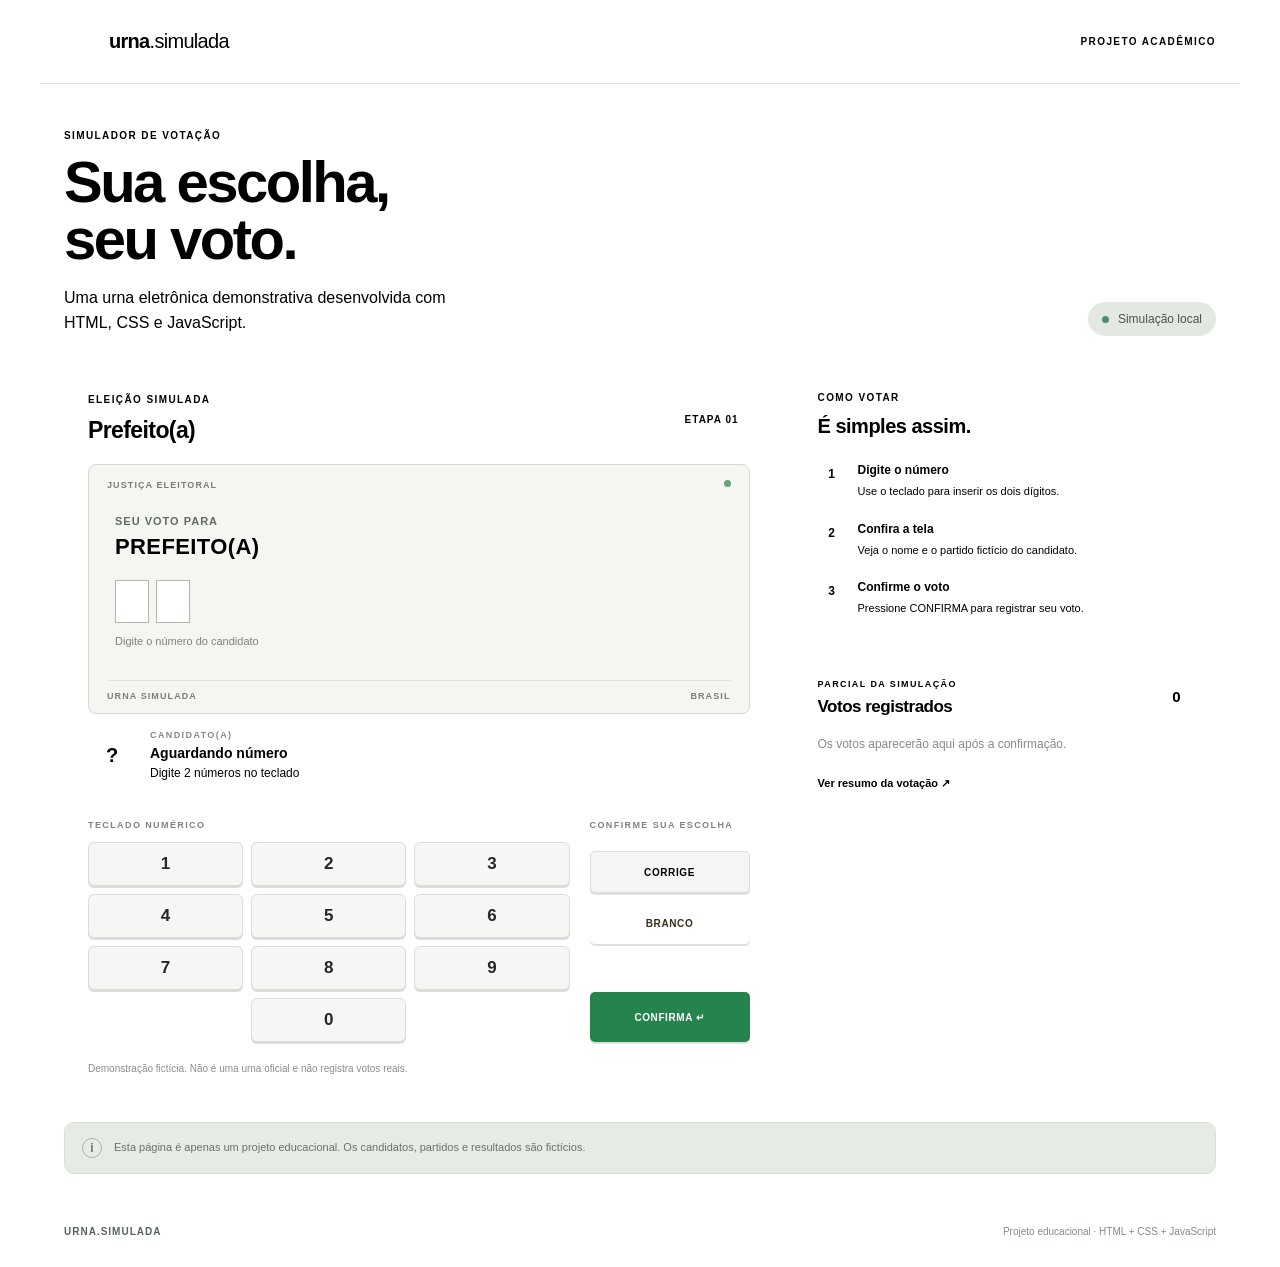
==== index.html @ 31acc88a "Add files via upload" ====
<!DOCTYPE html>
<html lang="pt-BR">
<head>
    <meta charset="UTF-8">
    <meta name="viewport" content="width=device-width, initial-scale=1.0">

    <title>Urna Eletrônica</title>

    <link rel="stylesheet" href="style.css">
    <script src="script.js" defer></script>
</head>

<body>

    <header class="topbar">
        <a class="brand" href="#">
            <span class="brand-mark">U</span>
            <span>urna<span class="brand-light">.simulada</span></span>
        </a>

        <span class="topbar-label">PROJETO ACADÊMICO</span>
    </header>

    <main>

        <section class="intro">
            <div>
                <p class="eyebrow">SIMULADOR DE VOTAÇÃO</p>

                <h1>
                    Sua escolha,<br>
                    <span>seu voto.</span>
                </h1>

                <p class="intro-text">
                    Uma urna eletrônica demonstrativa
                    desenvolvida com HTML, CSS e JavaScript.
                </p>
            </div>

            <div class="status-pill">
                <span class="status-dot"></span>
                Simulação local
            </div>
        </section>

        <section class="voting-layout">

            <div class="machine">

                <div class="machine-heading">
                    <div>
                        <p class="eyebrow">ELEIÇÃO SIMULADA</p>
                        <h2>Prefeito(a)</h2>
                    </div>

                    <span class="step-badge">ETAPA 01</span>
                </div>

                <div class="screen">

                    <div class="screen-top">
                        <span>JUSTIÇA ELEITORAL</span>
                        <span class="screen-indicator"></span>
                    </div>

                    <div id="screen-content" class="screen-content">
                        <p class="screen-instruction">SEU VOTO PARA</p>

                        <h3>PREFEITO(A)</h3>

                        <div class="number-entry">
                            <span class="digit"></span>
                            <span class="digit"></span>
                        </div>

                        <p class="screen-help">
                            Digite o número do candidato
                        </p>
                    </div>

                    <div class="screen-footer">
                        <span>URNA SIMULADA</span>
                        <span>BRASIL</span>
                    </div>

                </div>

                <div class="candidate-preview">

                    <div class="candidate-avatar" id="candidate-avatar">
                        ?
                    </div>

                    <div class="candidate-details">
                        <span class="detail-label">CANDIDATO(A)</span>

                        <strong id="candidate-name">
                            Aguardando número
                        </strong>

                        <span id="candidate-party">
                            Digite 2 números no teclado
                        </span>
                    </div>

                </div>

                <div class="machine-bottom">

                    <div class="keyboard-area">

                        <p class="keyboard-label">
                            TECLADO NUMÉRICO
                        </p>

                        <div class="keypad">

                            <button class="key" data-digit="1">1</button>
                            <button class="key" data-digit="2">2</button>
                            <button class="key" data-digit="3">3</button>

                            <button class="key" data-digit="4">4</button>
                            <button class="key" data-digit="5">5</button>
                            <button class="key" data-digit="6">6</button>

                            <button class="key" data-digit="7">7</button>
                            <button class="key" data-digit="8">8</button>
                            <button class="key" data-digit="9">9</button>

                            <span></span>
                            <button class="key" data-digit="0">0</button>
                            <span></span>

                        </div>

                    </div>

                    <div class="action-area">

                        <p class="keyboard-label">
                            CONFIRME SUA ESCOLHA
                        </p>

                        <button class="action-key white" id="correct-btn">
                            CORRIGE
                        </button>

                        <button class="action-key orange" id="blank-btn">
                            BRANCO
                        </button>

                        <button class="action-key green" id="confirm-btn">
                            CONFIRMA ↵
                        </button>

                    </div>

                </div>

                <p class="machine-note">
                    Demonstração fictícia. Não é uma urna oficial
                    e não registra votos reais.
                </p>

            </div>

            <aside class="side-panel">

                <div class="panel-card">

                    <p class="eyebrow">COMO VOTAR</p>

                    <h3>É simples assim.</h3>

                    <ol class="steps">

                        <li>
                            <span>1</span>

                            <div>
                                <strong>Digite o número</strong>

                                <p>
                                    Use o teclado para inserir
                                    os dois dígitos.
                                </p>
                            </div>
                        </li>

                        <li>
                            <span>2</span>

                            <div>
                                <strong>Confira a tela</strong>

                                <p>
                                    Veja o nome e o partido fictício
                                    do candidato.
                                </p>
                            </div>
                        </li>

                        <li>
                            <span>3</span>

                            <div>
                                <strong>Confirme o voto</strong>

                                <p>
                                    Pressione CONFIRMA para
                                    registrar seu voto.
                                </p>
                            </div>
                        </li>

                    </ol>

                </div>

                <div class="panel-card results-card">

                    <div class="results-heading">

                        <div>
                            <p class="eyebrow">PARCIAL DA SIMULAÇÃO</p>
                            <h3>Votos registrados</h3>
                        </div>

                        <span class="vote-count" id="total-votes">0</span>

                    </div>

                    <div id="results-list" class="results-list">
                        <p class="empty-results">
                            Os votos aparecerão aqui após a confirmação.
                        </p>
                    </div>

                    <button id="show-results-btn" class="text-button">
                        Ver resumo da votação ↗
                    </button>

                </div>

            </aside>

        </section>

        <section class="notice" id="notice" role="status">
            <span class="notice-icon">i</span>

            <p>
                Esta página é apenas um projeto educacional.
                Os candidatos, partidos e resultados são fictícios.
            </p>
        </section>

    </main>

    <footer>
        <span>URNA.SIMULADA</span>

        <span>
            Projeto educacional · HTML + CSS + JavaScript
        </span>
    </footer>

    <dialog id="results-dialog" class="results-dialog">

        <div class="dialog-heading">

            <div>
                <p class="eyebrow">RESULTADO DA SESSÃO</p>
                <h2>Resumo da votação</h2>
            </div>

            <button id="close-dialog" class="close-button">
                ×
            </button>

        </div>

        <div id="dialog-results"></div>

        <p class="dialog-note">
            Resultados fictícios desta demonstração.
            Atualize a página para reiniciar a votação.
        </p>

    </dialog>

</body>
</html>
---- style.css ----
```css
/* CONFIGURAÇÕES GERAIS */

:root {
    --ink: #242925;
    --muted: #6e756f;
    --paper: #eeefec;
    --white: #ffffff;
    --green: #234f40;
    --green-dark: #173a2f;
    --green-soft: #e4ece7;
    --line: #dfe3de;
    --orange: #f2a34a;
}

* {
    box-sizing: border-box;
}

body {
    margin: 0;
    background: var(--paper);
    color: var(--ink);
    font-family: Arial, Helvetica, sans-serif;
}

button {
    font: inherit;
    cursor: pointer;
}

button:focus-visible,
a:focus-visible {
    outline: 3px solid #e2a44c;
    outline-offset: 3px;
}

.topbar,
main,
footer {
    max-width: 1200px;
    margin: auto;
}

/* CABEÇALHO */

.topbar {
    padding: 24px;
    display: flex;
    align-items: center;
    justify-content: space-between;
    border-bottom: 1px solid #dfe2dc;
}

.brand {
    display: flex;
    align-items: center;
    gap: 10px;
    color: var(--ink);
    text-decoration: none;
    font-size: 20px;
    font-weight: 800;
    letter-spacing: -0.7px;
}

.brand-mark {
    display: inline-grid;
    place-items: center;
    width: 35px;
    height: 35px;
    background: var(--green);
    color: white;
    border-radius: 8px;
    font-size: 18px;
}

.brand-light {
    color: var(--muted);
    font-weight: 500;
}

.topbar-label,
.eyebrow,
.keyboard-label,
.detail-label {
    font-size: 10px;
    font-weight: 800;
    letter-spacing: 1.4px;
}

.topbar-label {
    color: var(--muted);
}

/* APRESENTAÇÃO */

main {
    padding: 0 24px 30px;
}

.intro {
    display: flex;
    justify-content: space-between;
    align-items: end;
    gap: 20px;
    padding: 46px 0 34px;
}

.eyebrow {
    color: var(--green);
    margin: 0 0 12px;
}

.intro h1 {
    margin: 0;
    font-size: clamp(38px, 5vw, 58px);
    line-height: 0.99;
    letter-spacing: -2.5px;
}

.intro h1 span {
    color: var(--green);
}

.intro-text {
    color: var(--muted);
    margin: 17px 0 0;
    line-height: 1.6;
    max-width: 430px;
}

.status-pill {
    display: flex;
    align-items: center;
    gap: 9px;
    padding: 10px 14px;
    background: #e4e8e2;
    border-radius: 100px;
    font-size: 12px;
    color: #47554c;
    white-space: nowrap;
}

.status-dot {
    width: 7px;
    height: 7px;
    border-radius: 50%;
    background: #4c916a;
}

/* ESTRUTURA PRINCIPAL */

.voting-layout {
    display: grid;
    grid-template-columns: minmax(0, 1.35fr) minmax(300px, 0.8fr);
    gap: 22px;
    align-items: start;
}

.machine,
.panel-card {
    background: var(--white);
    border: 1px solid var(--line);
    border-radius: 16px;
}

.machine {
    padding: 24px;
}

.machine-heading,
.results-heading,
.dialog-heading {
    display: flex;
    justify-content: space-between;
    align-items: center;
    gap: 16px;
}

.machine-heading h2 {
    margin: 0;
    font-size: 23px;
    letter-spacing: -0.6px;
}

.step-badge {
    font-size: 10px;
    letter-spacing: 1px;
    font-weight: 800;
    color: var(--green);
    background: var(--green-soft);
    padding: 9px 11px;
    border-radius: 6px;
}

/* TELA DA URNA */

.screen {
    background: #f5f6f2;
    border: 1px solid #d4d9d2;
    border-radius: 8px;
    margin-top: 20px;
    min-height: 250px;
    padding: 15px 18px 12px;
    display: flex;
    flex-direction: column;
}

.screen-top,
.screen-footer {
    display: flex;
    justify-content: space-between;
    color: #777f77;
    font-size: 9px;
    font-weight: 800;
    letter-spacing: 1.1px;
}

.screen-indicator {
    width: 7px;
    height: 7px;
    border-radius: 50%;
    background: #65a47a;
}

.screen-content {
    flex: 1;
    padding: 25px 8px 18px;
}

.screen-instruction {
    margin: 0 0 7px;
    font-size: 11px;
    font-weight: 700;
    letter-spacing: 1px;
    color: #606b62;
}

.screen-content h3 {
    margin: 0 0 20px;
    font-size: 22px;
    letter-spacing: 0.4px;
}

.number-entry {
    display: flex;
    gap: 7px;
}

.digit {
    width: 34px;
    height: 43px;
    border: 1px solid #aeb8ae;
    display: inline-grid;
    place-items: center;
    font-size: 25px;
    font-weight: 700;
    background: #fff;
}

.screen-help {
    font-size: 11px;
    color: #7b827b;
    margin: 12px 0 0;
}

.screen-footer {
    padding-top: 10px;
    border-top: 1px solid #e0e4de;
}

/* IDENTIFICAÇÃO DO CANDIDATO */

.candidate-preview {
    display: flex;
    align-items: center;
    gap: 14px;
    padding: 16px 0 20px;
    border-bottom: 1px solid var(--line);
}

.candidate-avatar {
    width: 48px;
    height: 48px;
    flex: 0 0 48px;
    display: grid;
    place-items: center;
    border-radius: 50%;
    background: var(--green-soft);
    color: var(--green);
    font-size: 20px;
    font-weight: 800;
}

.candidate-details {
    display: flex;
    flex-direction: column;
    gap: 5px;
    min-width: 0;
}

.detail-label {
    color: #858b85;
    font-size: 9px;
}

.candidate-details strong {
    font-size: 14px;
}

.candidate-details > span:last-child {
    font-size: 12px;
    color: var(--muted);
}

/* TECLADO E BOTÕES */

.machine-bottom {
    display: grid;
    grid-template-columns: 1fr 160px;
    gap: 20px;
    padding-top: 20px;
}

.keyboard-label {
    color: #7d847e;
    font-size: 9px;
    margin: 0 0 12px;
}

.keypad {
    display: grid;
    grid-template-columns: repeat(3, minmax(38px, 1fr));
    gap: 8px;
}

.key {
    min-height: 44px;
    border: 1px solid #d9ded8;
    background: #f6f7f4;
    border-radius: 6px;
    color: #242925;
    font-size: 17px;
    font-weight: 700;
    box-shadow: 0 2px 0 #d9ded8;
    transition: transform 0.1s, background 0.1s;
}

.key:hover {
    background: #e9eee8;
}

.key:active {
    transform: translateY(2px);
    box-shadow: none;
}

.action-area {
    display: flex;
    flex-direction: column;
    gap: 9px;
}

.action-key {
    min-height: 42px;
    border: 0;
    border-radius: 5px;
    font-size: 10px;
    font-weight: 900;
    letter-spacing: 0.6px;
    box-shadow: 0 2px 0 rgba(0, 0, 0, 0.12);
}

.action-key.white {
    background: #f5f6f3;
    border: 1px solid #d8ddd7;
}

.action-key.orange {
    background: var(--orange);
    color: #392b1b;
}

.action-key.green {
    background: #25834d;
    color: white;
    min-height: 50px;
    margin-top: auto;
}

.action-key:hover {
    filter: brightness(0.97);
}

.machine-note {
    font-size: 10px;
    line-height: 1.5;
    color: #8a9089;
    margin: 19px 0 0;
}

/* PAINÉIS LATERAIS */

.side-panel {
    display: flex;
    flex-direction: column;
    gap: 18px;
}

.panel-card {
    padding: 22px;
}

.panel-card h3 {
    margin: 0;
    font-size: 20px;
    letter-spacing: -0.5px;
}

.steps {
    list-style: none;
    padding: 0;
    margin: 22px 0 0;
    display: flex;
    flex-direction: column;
    gap: 19px;
}

.steps li {
    display: flex;
    align-items: flex-start;
    gap: 12px;
}

.steps li > span {
    flex: 0 0 28px;
    width: 28px;
    height: 28px;
    border-radius: 8px;
    display: grid;
    place-items: center;
    background: var(--green-soft);
    color: var(--green);
    font-weight: 800;
    font-size: 12px;
}

.steps strong {
    font-size: 12px;
}

.steps p {
    font-size: 11px;
    line-height: 1.5;
    color: var(--muted);
    margin: 5px 0 0;
}

/* RESULTADOS */

.results-card {
    padding-bottom: 18px;
}

.results-heading {
    align-items: start;
}

.results-heading .eyebrow {
    font-size: 9px;
    margin-bottom: 8px;
}

.results-heading h3 {
    font-size: 17px;
}

.vote-count {
    display: grid;
    place-items: center;
    min-width: 35px;
    height: 35px;
    border-radius: 9px;
    background: var(--green-soft);
    color: var(--green);
    font-size: 15px;
    font-weight: 800;
}

.results-list {
    margin: 18px 0 14px;
}

.empty-results {
    color: #858b85;
    font-size: 12px;
    line-height: 1.5;
}

.result-row {
    display: grid;
    grid-template-columns: 1fr auto;
    gap: 6px 10px;
    margin-bottom: 14px;
    font-size: 11px;
}

.result-name {
    font-weight: 700;
}

.result-number {
    color: var(--muted);
}

.result-bar {
    grid-column: 1 / -1;
    height: 6px;
    background: #edf0ec;
    border-radius: 20px;
    overflow: hidden;
}

.result-bar span {
    display: block;
    height: 100%;
    background: var(--green);
    border-radius: inherit;
    transition: width 0.2s;
}

.text-button {
    padding: 10px 0 0;
    border: 0;
    border-top: 1px solid var(--line);
    width: 100%;
    text-align: left;
    color: var(--green);
    background: transparent;
    font-size: 11px;
    font-weight: 800;
}

/* AVISO E RODAPÉ */

.notice {
    display: flex;
    align-items: flex-start;
    gap: 12px;
    margin-top: 22px;
    padding: 15px 17px;
    border: 1px solid #d8dfd7;
    border-radius: 10px;
    background: #e7ebe5;
    color: #687269;
}

.notice-icon {
    display: grid;
    place-items: center;
    flex: 0 0 20px;
    width: 20px;
    height: 20px;
    border: 1px solid #a7b3a7;
    border-radius: 50%;
    font-size: 12px;
    font-weight: 800;
}

.notice p {
    margin: 1px 0 0;
    font-size: 11px;
    line-height: 1.6;
}

footer {
    display: flex;
    justify-content: space-between;
    gap: 15px;
    padding: 22px 24px 30px;
    color: #858b85;
    font-size: 10px;
}

footer span:first-child {
    font-weight: 800;
    letter-spacing: 1px;
    color: #59645b;
}

/* JANELA DE RESULTADOS */

.results-dialog {
    width: min(460px, calc(100% - 30px));
    border: 1px solid var(--line);
    border-radius: 15px;
    padding: 25px;
    box-shadow: 0 20px 70px #17291e30;
}

.results-dialog::backdrop {
    background: #17291e70;
}

.dialog-heading {
    margin-bottom: 20px;
}

.dialog-heading h2 {
    margin: 0;
    font-size: 23px;
}

.close-button {
    width: 34px;
    height: 34px;
    border: 0;
    border-radius: 50%;
    background: #edf0ec;
    font-size: 24px;
}

.dialog-result {
    display: flex;
    justify-content: space-between;
    gap: 15px;
    padding: 13px 0;
    border-bottom: 1px solid var(--line);
    font-size: 13px;
}

.dialog-note {
    margin: 18px 0 0;
    font-size: 11px;
    color: var(--muted);
    line-height: 1.5;
}

/* RESPONSIVIDADE */

@media (max-width: 850px) {
    .voting-layout {
        grid-template-columns: 1fr;
    }

    .side-panel {
        display: grid;
        grid-template-columns: 1fr 1fr;
    }

    .intro {
        padding-top: 35px;
    }
}

@media (max-width: 600px) {
    .topbar {
        padding: 17px 18px;
    }

    .topbar-label {
        font-size: 8px;
        letter-spacing: 0.7px;
    }

    main {
        padding: 0 14px 24px;
    }

    .intro {
        display: block;
        padding: 32px 0 25px;
    }

    .intro h1 {
        font-size: 44px;
    }

    .status-pill {
        display: inline-flex;
        margin-top: 20px;
    }

    .machine {
        padding: 16px;
    }

    .machine-bottom {
        grid-template-columns: 1fr;
    }

    .action-area {
        display: grid;
        grid-template-columns: 1fr 1fr;
    }

    .action-area .keyboard-label {
        grid-column: 1 / -1;
    }

    .action-key.green {
        grid-column: 1 / -1;
        margin-top: 0;
    }

    .side-panel {
        display: flex;
    }

    .panel-card {
        padding: 18px;
    }

    footer {
        padding: 20px 16px 25px;
        flex-direction: column;
    }
}
```
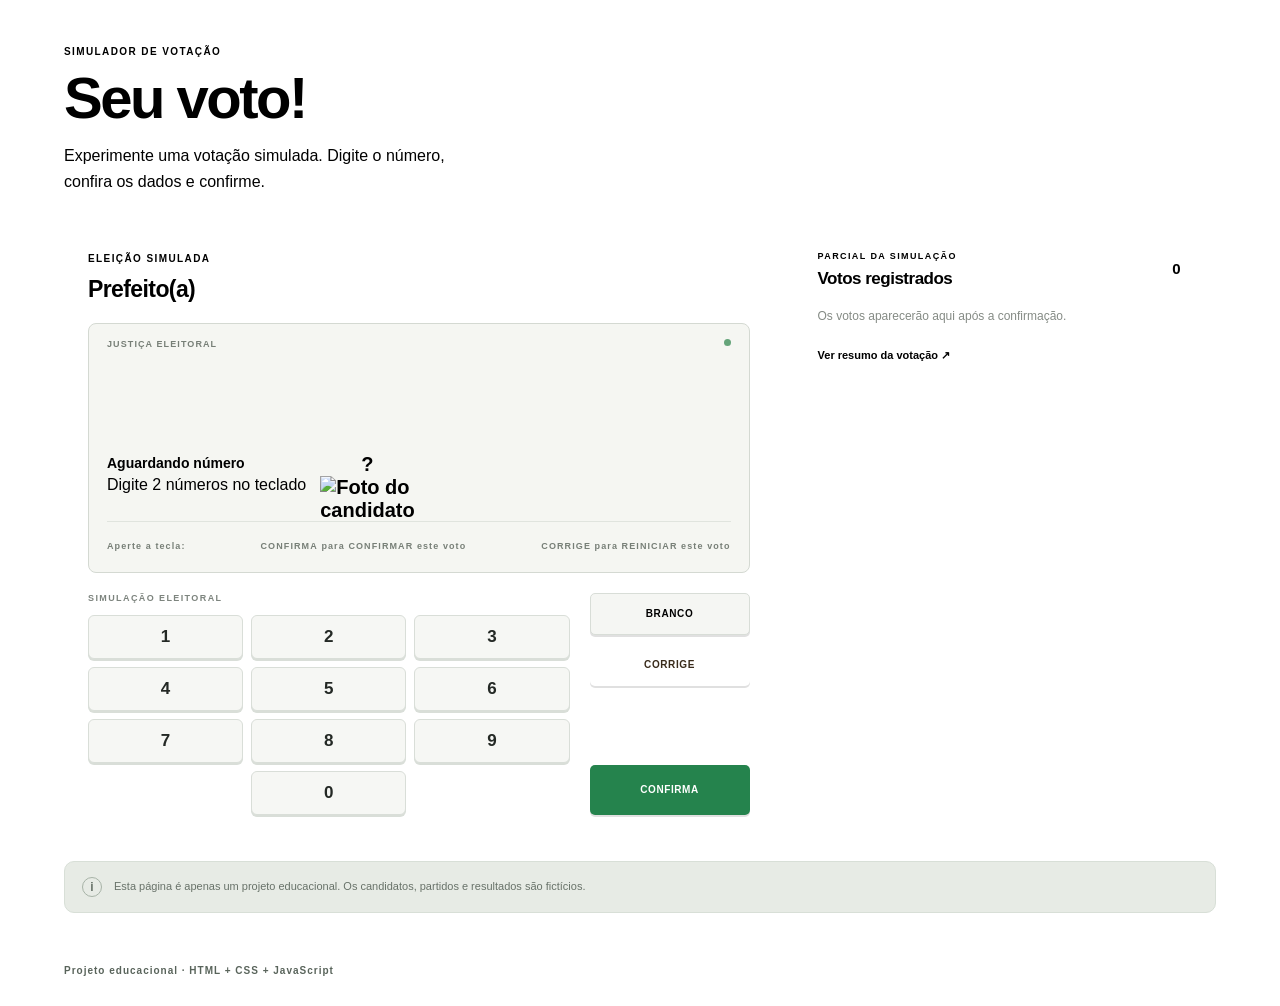
==== commit 608894e0: "Index Incompleto" ====
--- a/index.html
+++ b/index.html
@@ -1,48 +1,26 @@
-
 <!DOCTYPE html>
 <html lang="pt-BR">
 <head>
     <meta charset="UTF-8">
     <meta name="viewport" content="width=device-width, initial-scale=1.0">
-
     <title>Urna Eletrônica</title>
-
     <link rel="stylesheet" href="style.css">
-    <script src="script.js" defer></script>
 </head>
 
 <body>
-
-    <header class="topbar">
-        <a class="brand" href="#">
-            <span class="brand-mark">U</span>
-            <span>urna<span class="brand-light">.simulada</span></span>
-        </a>
-
-        <span class="topbar-label">PROJETO ACADÊMICO</span>
-    </header>
 
     <main>
 
         <section class="intro">
             <div>
                 <p class="eyebrow">SIMULADOR DE VOTAÇÃO</p>
-
-                <h1>
-                    Sua escolha,<br>
-                    <span>seu voto.</span>
-                </h1>
-
+                <h1>Seu voto!</h1>
                 <p class="intro-text">
-                    Uma urna eletrônica demonstrativa
-                    desenvolvida com HTML, CSS e JavaScript.
+                    Experimente uma votação simulada. Digite o número,
+                    confira os dados e confirme.
                 </p>
             </div>
 
-            <div class="status-pill">
-                <span class="status-dot"></span>
-                Simulação local
-            </div>
         </section>
 
         <section class="voting-layout">
@@ -54,194 +32,96 @@
                         <p class="eyebrow">ELEIÇÃO SIMULADA</p>
                         <h2>Prefeito(a)</h2>
                     </div>
-
-                    <span class="step-badge">ETAPA 01</span>
+  
                 </div>
 
-                <div class="screen">
+                <div class="urna-body">
 
-                    <div class="screen-top">
-                        <span>JUSTIÇA ELEITORAL</span>
-                        <span class="screen-indicator"></span>
+            <div class="screen">
+
+                <div class="screen-top">
+                    <span>JUSTIÇA ELEITORAL</span>
+                    <span class="screen-indicator"></span>
+                </div>
+
+                <div id="screen-content" class="screen-content"></div>
+
+                <div class="candidate-preview">
+
+                    <div class="candidate-details">
+                        <strong id="candidate-name">Aguardando número</strong>
+                        <span id="candidate-party">Digite 2 números no teclado</span>
+                        <span id="candidate-vice"></span>
                     </div>
 
-                    <div id="screen-content" class="screen-content">
-                        <p class="screen-instruction">SEU VOTO PARA</p>
-
-                        <h3>PREFEITO(A)</h3>
-
-                        <div class="number-entry">
-                            <span class="digit"></span>
-                            <span class="digit"></span>
-                        </div>
-
-                        <p class="screen-help">
-                            Digite o número do candidato
-                        </p>
-                    </div>
-
-                    <div class="screen-footer">
-                        <span>URNA SIMULADA</span>
-                        <span>BRASIL</span>
+                    <div class="candidate-avatar" id="candidate-avatar">
+                        <span id="candidate-initials">?</span>
+                        <img id="candidate-photo" src="" alt="Foto do candidato">
                     </div>
 
                 </div>
 
-                <div class="candidate-preview">
-
-                    <div class="candidate-avatar" id="candidate-avatar">
-                        ?
-                    </div>
-
-                    <div class="candidate-details">
-                        <span class="detail-label">CANDIDATO(A)</span>
-
-                        <strong id="candidate-name">
-                            Aguardando número
-                        </strong>
-
-                        <span id="candidate-party">
-                            Digite 2 números no teclado
-                        </span>
-                    </div>
-
+                <div class="screen-footer">
+                    <p>Aperte a tecla:</p>
+                    <p><b>CONFIRMA</b> para CONFIRMAR este voto</p>
+                    <p><b>CORRIGE</b> para REINICIAR este voto</p>
                 </div>
-
-                <div class="machine-bottom">
-
-                    <div class="keyboard-area">
-
-                        <p class="keyboard-label">
-                            TECLADO NUMÉRICO
-                        </p>
-
-                        <div class="keypad">
-
-                            <button class="key" data-digit="1">1</button>
-                            <button class="key" data-digit="2">2</button>
-                            <button class="key" data-digit="3">3</button>
-
-                            <button class="key" data-digit="4">4</button>
-                            <button class="key" data-digit="5">5</button>
-                            <button class="key" data-digit="6">6</button>
-
-                            <button class="key" data-digit="7">7</button>
-                            <button class="key" data-digit="8">8</button>
-                            <button class="key" data-digit="9">9</button>
-
-                            <span></span>
-                            <button class="key" data-digit="0">0</button>
-                            <span></span>
-
-                        </div>
-
-                    </div>
-
-                    <div class="action-area">
-
-                        <p class="keyboard-label">
-                            CONFIRME SUA ESCOLHA
-                        </p>
-
-                        <button class="action-key white" id="correct-btn">
-                            CORRIGE
-                        </button>
-
-                        <button class="action-key orange" id="blank-btn">
-                            BRANCO
-                        </button>
-
-                        <button class="action-key green" id="confirm-btn">
-                            CONFIRMA ↵
-                        </button>
-
-                    </div>
-
-                </div>
-
-                <p class="machine-note">
-                    Demonstração fictícia. Não é uma urna oficial
-                    e não registra votos reais.
-                </p>
 
             </div>
 
+            <div class="machine-bottom">
+
+                <div class="keyboard-area">
+                    <p class="keyboard-label">SIMULAÇÃO ELEITORAL</p>
+
+                    <div class="keypad">
+                        <button class="key" data-digit="1">1</button>
+                        <button class="key" data-digit="2">2</button>
+                        <button class="key" data-digit="3">3</button>
+
+                        <button class="key" data-digit="4">4</button>
+                        <button class="key" data-digit="5">5</button>
+                        <button class="key" data-digit="6">6</button>
+
+                        <button class="key" data-digit="7">7</button>
+                        <button class="key" data-digit="8">8</button>
+                        <button class="key" data-digit="9">9</button>
+
+                        <span></span>
+                        <button class="key" data-digit="0">0</button>
+                        <span></span>
+                    </div>
+                </div>
+
+                <div class="action-area">
+                    <button class="action-key white" id="blank-btn">BRANCO</button>
+                    <button class="action-key orange" id="correct-btn">CORRIGE</button>
+                    <button class="action-key green" id="confirm-btn">CONFIRMA</button>
+                </div>
+
+            </div>
+
+            </div>
+
+        </div>
+
             <aside class="side-panel">
 
-                <div class="panel-card">
-
-                    <p class="eyebrow">COMO VOTAR</p>
-
-                    <h3>É simples assim.</h3>
-
-                    <ol class="steps">
-
-                        <li>
-                            <span>1</span>
-
-                            <div>
-                                <strong>Digite o número</strong>
-
-                                <p>
-                                    Use o teclado para inserir
-                                    os dois dígitos.
-                                </p>
-                            </div>
-                        </li>
-
-                        <li>
-                            <span>2</span>
-
-                            <div>
-                                <strong>Confira a tela</strong>
-
-                                <p>
-                                    Veja o nome e o partido fictício
-                                    do candidato.
-                                </p>
-                            </div>
-                        </li>
-
-                        <li>
-                            <span>3</span>
-
-                            <div>
-                                <strong>Confirme o voto</strong>
-
-                                <p>
-                                    Pressione CONFIRMA para
-                                    registrar seu voto.
-                                </p>
-                            </div>
-                        </li>
-
-                    </ol>
-
-                </div>
 
                 <div class="panel-card results-card">
-
                     <div class="results-heading">
-
                         <div>
                             <p class="eyebrow">PARCIAL DA SIMULAÇÃO</p>
                             <h3>Votos registrados</h3>
                         </div>
-
                         <span class="vote-count" id="total-votes">0</span>
-
                     </div>
 
                     <div id="results-list" class="results-list">
-                        <p class="empty-results">
-                            Os votos aparecerão aqui após a confirmação.
-                        </p>
+                        <p class="empty-results">Os votos aparecerão aqui após a confirmação.</p>
                     </div>
 
-                    <button id="show-results-btn" class="text-button">
-                        Ver resumo da votação ↗
-                    </button>
-
+                    <button id="show-results-btn" class="text-button">Ver resumo da votação ↗</button>
                 </div>
 
             </aside>
@@ -250,7 +130,6 @@
 
         <section class="notice" id="notice" role="status">
             <span class="notice-icon">i</span>
-
             <p>
                 Esta página é apenas um projeto educacional.
                 Os candidatos, partidos e resultados são fictícios.
@@ -260,36 +139,26 @@
     </main>
 
     <footer>
-        <span>URNA.SIMULADA</span>
-
-        <span>
-            Projeto educacional · HTML + CSS + JavaScript
-        </span>
+        <span>Projeto educacional · HTML + CSS + JavaScript</span>
     </footer>
 
     <dialog id="results-dialog" class="results-dialog">
-
         <div class="dialog-heading">
-
             <div>
                 <p class="eyebrow">RESULTADO DA SESSÃO</p>
                 <h2>Resumo da votação</h2>
             </div>
-
-            <button id="close-dialog" class="close-button">
-                ×
-            </button>
-
+            <button id="close-dialog" class="close-button">×</button>
         </div>
 
         <div id="dialog-results"></div>
 
-        <p class="dialog-note">
-            Resultados fictícios desta demonstração.
-            Atualize a página para reiniciar a votação.
-        </p>
-
+ 
     </dialog>
 
+    <audio id="vote-sound" src="audios/confirma-urna.mp3"></audio>
+
+    <script src="script.js"></script>
+
 </body>
-</html>
+</html>
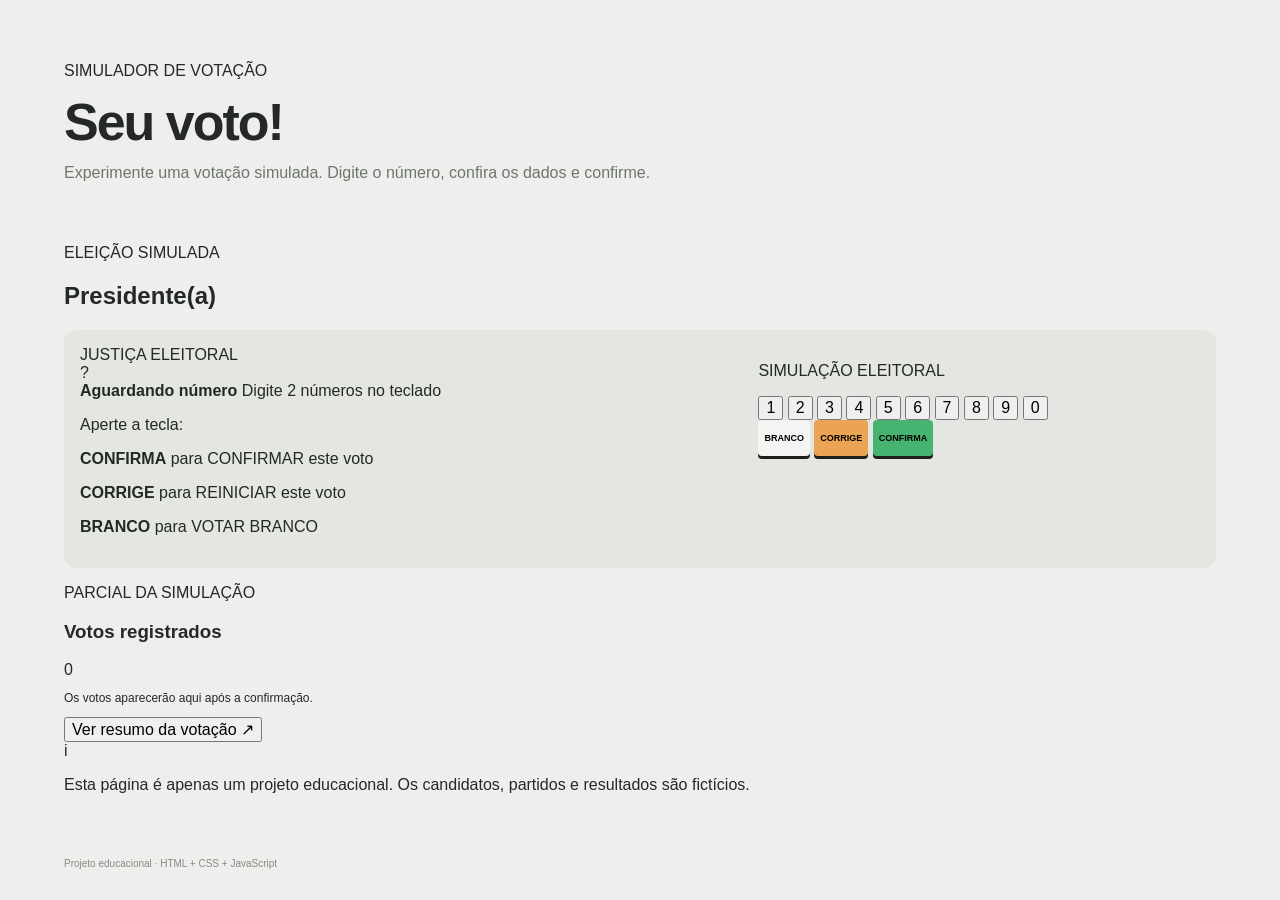
==== commit 2d1ef148: "Add files via upload" ====
--- a/index.html
+++ b/index.html
@@ -13,7 +13,7 @@
 
         <section class="intro">
             <div>
-                <p class="eyebrow">SIMULADOR DE VOTAÇÃO</p>
+                <p class="subtitulo">SIMULADOR DE VOTAÇÃO</p>
                 <h1>Seu voto!</h1>
                 <p class="intro-text">
                     Experimente uma votação simulada. Digite o número,
@@ -23,113 +23,109 @@
 
         </section>
 
-        <section class="voting-layout">
+        <section class="layout-votacao">
 
-            <div class="machine">
+            <div class="urna">
 
-                <div class="machine-heading">
+                <div class="urna-heading">
                     <div>
-                        <p class="eyebrow">ELEIÇÃO SIMULADA</p>
-                        <h2>Prefeito(a)</h2>
+                        <p class="subtitulo">ELEIÇÃO SIMULADA</p>
+                        <h2>Presidente(a)</h2>
                     </div>
   
                 </div>
 
                 <div class="urna-body">
 
-            <div class="screen">
+                    <div class="tela">
 
-                <div class="screen-top">
-                    <span>JUSTIÇA ELEITORAL</span>
-                    <span class="screen-indicator"></span>
-                </div>
+                        <div class="tela-top">
+                            <span>JUSTIÇA ELEITORAL</span>
+                            <span class="tela-indicator"></span>
+                        </div>
 
-                <div id="screen-content" class="screen-content"></div>
+                        <div id="tela-content" class="tela-content"></div>
 
-                <div class="candidate-preview">
+                        <div class="candidato-preview">
+                            <div class="candidato-avatar" id="candidato-avatar">?</div>
 
-                    <div class="candidate-details">
-                        <strong id="candidate-name">Aguardando número</strong>
-                        <span id="candidate-party">Digite 2 números no teclado</span>
-                        <span id="candidate-vice"></span>
+                            <div class="detalhes-candidato">
+                                <strong id="candidato-nome">Aguardando número</strong>
+                                <span id="candidato-party">Digite 2 números no teclado</span>
+                                <span id="candidato-vice"></span>
+                            </div>
+                        </div>
+
+                        <div class="tela-footer">
+                            <p>Aperte a tecla:</p>
+                            <p><b>CONFIRMA</b> para CONFIRMAR este voto</p>
+                            <p><b>CORRIGE</b> para REINICIAR este voto</p>
+                            <p><b>BRANCO</b> para VOTAR BRANCO</p>
+                        </div>
+
                     </div>
 
-                    <div class="candidate-avatar" id="candidate-avatar">
-                        <span id="candidate-initials">?</span>
-                        <img id="candidate-photo" src="" alt="Foto do candidato">
+                    <div class="urna-bottom">
+
+                        <div class="teclado-area">
+                            <p class="teclado-label">SIMULAÇÃO ELEITORAL</p>
+
+                            <div class="teclado">
+                                <button class="botao" data-digit="1">1</button>
+                                <button class="botao" data-digit="2">2</button>
+                                <button class="botao" data-digit="3">3</button>
+
+                                <button class="botao" data-digit="4">4</button>
+                                <button class="botao" data-digit="5">5</button>
+                                <button class="botao" data-digit="6">6</button>
+
+                                <button class="botao" data-digit="7">7</button>
+                                <button class="botao" data-digit="8">8</button>
+                                <button class="botao" data-digit="9">9</button>
+
+                                <span></span>
+                                <button class="botao" data-digit="0">0</button>
+                                <span></span>
+                            </div>
+                        </div>
+
+                        <div class="botoesinrativos">
+                            <button class="action-key white" id="branco-btn">BRANCO</button>
+                            <button class="action-key orange" id="corrige-btn">CORRIGE</button>
+                            <button class="action-key green" id="confirma-btn">CONFIRMA</button>
+                        </div>
+
                     </div>
 
                 </div>
 
-                <div class="screen-footer">
-                    <p>Aperte a tecla:</p>
-                    <p><b>CONFIRMA</b> para CONFIRMAR este voto</p>
-                    <p><b>CORRIGE</b> para REINICIAR este voto</p>
-                </div>
-
             </div>
 
-            <div class="machine-bottom">
-
-                <div class="keyboard-area">
-                    <p class="keyboard-label">SIMULAÇÃO ELEITORAL</p>
-
-                    <div class="keypad">
-                        <button class="key" data-digit="1">1</button>
-                        <button class="key" data-digit="2">2</button>
-                        <button class="key" data-digit="3">3</button>
-
-                        <button class="key" data-digit="4">4</button>
-                        <button class="key" data-digit="5">5</button>
-                        <button class="key" data-digit="6">6</button>
-
-                        <button class="key" data-digit="7">7</button>
-                        <button class="key" data-digit="8">8</button>
-                        <button class="key" data-digit="9">9</button>
-
-                        <span></span>
-                        <button class="key" data-digit="0">0</button>
-                        <span></span>
-                    </div>
-                </div>
-
-                <div class="action-area">
-                    <button class="action-key white" id="blank-btn">BRANCO</button>
-                    <button class="action-key orange" id="correct-btn">CORRIGE</button>
-                    <button class="action-key green" id="confirm-btn">CONFIRMA</button>
-                </div>
-
-            </div>
-
-            </div>
-
-        </div>
-
-            <aside class="side-panel">
+            <aside class="painellateral">
 
 
-                <div class="panel-card results-card">
-                    <div class="results-heading">
+                <div class="painelResult">
+                    <div class="resultado">
                         <div>
-                            <p class="eyebrow">PARCIAL DA SIMULAÇÃO</p>
+                            <p class="subtitulo">PARCIAL DA SIMULAÇÃO</p>
                             <h3>Votos registrados</h3>
                         </div>
-                        <span class="vote-count" id="total-votes">0</span>
+                        <span class="contadorvotos" id="total-votos">0</span>
                     </div>
 
-                    <div id="results-list" class="results-list">
+                    <div id="listaresultado" class="listaresultado">
                         <p class="empty-results">Os votos aparecerão aqui após a confirmação.</p>
                     </div>
 
-                    <button id="show-results-btn" class="text-button">Ver resumo da votação ↗</button>
+                    <button id="botaodemostrarresultados" class="fechar">Ver resumo da votação ↗</button>
                 </div>
 
             </aside>
 
         </section>
 
-        <section class="notice" id="notice" role="status">
-            <span class="notice-icon">i</span>
+        <section class="notifica" id="notifica" role="status">
+            <span class="aviso">i</span>
             <p>
                 Esta página é apenas um projeto educacional.
                 Os candidatos, partidos e resultados são fictícios.
@@ -139,24 +135,27 @@
     </main>
 
     <footer>
+       
         <span>Projeto educacional · HTML + CSS + JavaScript</span>
     </footer>
 
-    <dialog id="results-dialog" class="results-dialog">
-        <div class="dialog-heading">
+    <dialog id="resultado-dialogo" class="resultado-dialogo">
+        <div class="caixa-dialogo">
             <div>
-                <p class="eyebrow">RESULTADO DA SESSÃO</p>
+                <p class="subtitulo">RESULTADO DA SESSÃO</p>
                 <h2>Resumo da votação</h2>
             </div>
-            <button id="close-dialog" class="close-button">×</button>
+            <button id="fechar-dialogo" class="botao-fechar">×</button>
         </div>
 
-        <div id="dialog-results"></div>
+        <div id="dialogo"></div>
 
  
     </dialog>
 
-    <audio id="vote-sound" src="audios/confirma-urna.mp3"></audio>
+    <audio id="som-surpresa" src="audios/grito-do-xandao.mp3"></audio>
+
+    <audio id="som-urna" src="audios/confirma-urna.mp3"></audio>
 
     <script src="script.js"></script>
 
--- a/style.css
+++ b/style.css
@@ -1,448 +1,335 @@
-```css
-/* CONFIGURAÇÕES GERAIS */
-
-:root {
-    --ink: #242925;
-    --muted: #6e756f;
-    --paper: #eeefec;
-    --white: #ffffff;
-    --green: #234f40;
-    --green-dark: #173a2f;
-    --green-soft: #e4ece7;
-    --line: #dfe3de;
-    --orange: #f2a34a;
-}
-
-* {
-    box-sizing: border-box;
-}
-
-body {
-    margin: 0;
-    background: var(--paper);
-    color: var(--ink);
-    font-family: Arial, Helvetica, sans-serif;
-}
-
-button {
-    font: inherit;
-    cursor: pointer;
-}
-
-button:focus-visible,
-a:focus-visible {
-    outline: 3px solid #e2a44c;
-    outline-offset: 3px;
-}
-
-.topbar,
-main,
-footer {
-    max-width: 1200px;
-    margin: auto;
-}
-
-/* CABEÇALHO */
-
-.topbar {
-    padding: 24px;
+:root { 
+    --g: #234f40; 
+    --m: #6e756f; 
+    --s: #e4ece7; 
+    --l: #dfe3de; 
+}
+* { box-sizing: border-box; }
+
+body { 
+    margin: 0; 
+    background: #eeefec; 
+    color: #242925; 
+    font-family: Arial, sans-serif; 
+}
+button { 
+    font: inherit; 
+    cursor: pointer; 
+}
+.topbar, main, footer { 
+    max-width: 1200px; 
+    margin: auto; 
+    padding: 24px; 
+}
+.topbar, .intro, .machine-heading, .results-heading, .dialog-heading, footer { 
+    display: flex; 
+    justify-content: space-between; 
+    align-items: center; 
+    gap: 16px; }
+
+/* topo e apresentação */
+.topbar { 
+    border-bottom: 1px solid var(--l); 
+}
+.brand { 
+    display: flex; 
+    align-items: center; 
+    gap: 10px; 
+    color: inherit; 
+    text-decoration: none; 
+    font: 800 20px Arial; 
+}
+.brand-mark { 
+    display: grid; 
+    place-items: center; 
+    width: 35px; 
+    height: 35px; 
+    background: var(--g); 
+    color: #fff; 
+    border-radius: 8px; 
+}
+.brand-light, .topbar-label, .intro-text, .steps p, .result-number, .dialog-note { 
+    color: var(--m); 
+}
+.topbar-label, .eyebrow, .keyboard-label { 
+    font-size: 10px; 
+    font-weight: 800; 
+    letter-spacing: 1.4px; 
+}
+.eyebrow { 
+    margin: 0 0 10px; 
+    color: var(--g); 
+}
+.intro { 
+    padding: 22px 0 30px; 
+    flex-wrap: wrap; 
+}
+.intro h1 { 
+    margin: 0; 
+    font-size: clamp(34px, 5vw, 52px); 
+    line-height: 1; 
+    letter-spacing: -2px; 
+}
+.intro h1 span { 
+    color: var(--g); 
+}
+.status-pill { 
+    display: flex; 
+    align-items: center; 
+    gap: 8px; 
+    padding: 10px 14px; 
+    background: #e4e8e2; 
+    border-radius: 99px; 
+    font-size: 12px; 
+}
+.status-dot, .screen-indicator { 
+    width: 7px; 
+    height: 7px; 
+    border-radius: 50%; 
+    background: #4c916a; 
+}
+
+/* urna */
+.voting-layout {
+    display: grid;
+    grid-template-columns: minmax(0, 1.5fr) minmax(260px, .7fr);
+    gap: 22px;
+    align-items: start;
+}
+.machine, .panel-card { 
+    padding: 22px; 
+    background: #fff; 
+    border: 1px solid var(--l); 
+    border-radius: 16px; 
+}
+.machine-heading h2, .dialog-heading h2 { 
+    margin: 0; 
+    font-size: 23px; 
+}
+.step-badge, .vote-count { 
+    padding: 9px 11px; 
+    background: var(--s); 
+    color: var(--g); 
+    border-radius: 8px; 
+    font-size: 11px; 
+    font-weight: 800; 
+}
+.urna-body { 
+    display: grid; 
+    grid-template-columns: 1.5fr 1fr; 
+    gap: 16px; 
+    margin-top: 20px; 
+    padding: 16px; 
+    background: #e4e6e1; 
+    border-radius: 12px; 
+}
+
+.screen { 
+    position: relative; 
+    display: flex; 
+    flex-direction: column; 
+    min-height: 330px; 
+    padding: 14px 16px; 
+    background: #f8f9f6; 
+    border: 3px solid #b9beb6; 
+    border-radius: 6px; 
+}
+
+.screen-top {
+    display: flex;
+    justify-content: space-between;
+    font-size: 9px;
+    font-weight: 800;
+    color: #777;
+}
+
+.screen-content {
+    flex: 1;
+    min-width: 0;
+    padding: 16px 4px 4px;
+}
+
+.screen-instruction {
+    margin: 0 0 6px;
+    font-size: 10px;
+    font-weight: 700;
+    color: #606b62;
+}
+
+.screen-content h3 {
+    margin: 0 0 14px;
+    font-size: 22px;
+}
+
+.number-entry {
+    display: flex;
+    align-items: center;
+    gap: 6px;
+    font-size: 12px;
+}
+
+.digit {
+    display: grid;
+    place-items: center;
+    width: 28px;
+    height: 34px;
+    border: 1px solid #777;
+    background: #fff;
+    font-size: 20px;
+    font-weight: 700;
+}
+
+.screen-help {
+    margin: 12px 0 0;
+    font-size: 11px;
+    color: #7b827b;
+}
+
+.candidate-preview {
     display: flex;
     align-items: center;
     justify-content: space-between;
-    border-bottom: 1px solid #dfe2dc;
-}
-
-.brand {
-    display: flex;
-    align-items: center;
     gap: 10px;
-    color: var(--ink);
-    text-decoration: none;
-    font-size: 20px;
-    font-weight: 800;
-    letter-spacing: -0.7px;
-}
-
-.brand-mark {
-    display: inline-grid;
+    flex: 1;
+    min-width: 0;
+    padding: 4px;
+}
+.candidate-avatar {
+    position: relative;
+    flex: 0 0 88px;
+    display: grid;
     place-items: center;
-    width: 35px;
-    height: 35px;
-    background: var(--green);
-    color: white;
+    width: 88px;
+    height: 108px;
+    border: 2px solid #9aa39a;
+    background: var(--s);
+    color: var(--g);
+    font-size: 30px;
+    font-weight: 800;
+    overflow: hidden;
+}
+
+.candidate-details {
+    display: flex;
+    flex-direction: column;
+    gap: 4px;
+    min-width: 0;
+    overflow-wrap: anywhere;
+    font-size: 12px;
+}
+
+.screen-footer {
+    border-top: 1px solid #ccc;
+    padding-top: 8px;
+    font-size: 10px;
+    color: #555;
+}
+
+.screen-footer p {
+    margin: 2px 0;
+}
+
+.machine-bottom {
+    display: flex;
+    flex-direction: column;
+    justify-content: space-between;
+    padding: 18px;
+    background: #3c3f3d;
     border-radius: 8px;
-    font-size: 18px;
-}
-
-.brand-light {
-    color: var(--muted);
-    font-weight: 500;
-}
-
-.topbar-label,
-.eyebrow,
-.keyboard-label,
-.detail-label {
-    font-size: 10px;
-    font-weight: 800;
-    letter-spacing: 1.4px;
-}
-
-.topbar-label {
-    color: var(--muted);
-}
-
-/* APRESENTAÇÃO */
-
-main {
-    padding: 0 24px 30px;
-}
-
-.intro {
-    display: flex;
-    justify-content: space-between;
-    align-items: end;
-    gap: 20px;
-    padding: 46px 0 34px;
-}
-
-.eyebrow {
-    color: var(--green);
-    margin: 0 0 12px;
-}
-
-.intro h1 {
-    margin: 0;
-    font-size: clamp(38px, 5vw, 58px);
-    line-height: 0.99;
-    letter-spacing: -2.5px;
-}
-
-.intro h1 span {
-    color: var(--green);
-}
-
-.intro-text {
-    color: var(--muted);
-    margin: 17px 0 0;
-    line-height: 1.6;
-    max-width: 430px;
-}
-
-.status-pill {
-    display: flex;
-    align-items: center;
-    gap: 9px;
-    padding: 10px 14px;
-    background: #e4e8e2;
-    border-radius: 100px;
-    font-size: 12px;
-    color: #47554c;
-    white-space: nowrap;
-}
-
-.status-dot {
-    width: 7px;
-    height: 7px;
-    border-radius: 50%;
-    background: #4c916a;
-}
-
-/* ESTRUTURA PRINCIPAL */
-
-.voting-layout {
-    display: grid;
-    grid-template-columns: minmax(0, 1.35fr) minmax(300px, 0.8fr);
-    gap: 22px;
-    align-items: start;
-}
-
-.machine,
-.panel-card {
-    background: var(--white);
-    border: 1px solid var(--line);
-    border-radius: 16px;
-}
-
-.machine {
-    padding: 24px;
-}
-
-.machine-heading,
-.results-heading,
-.dialog-heading {
-    display: flex;
-    justify-content: space-between;
-    align-items: center;
-    gap: 16px;
-}
-
-.machine-heading h2 {
-    margin: 0;
-    font-size: 23px;
-    letter-spacing: -0.6px;
-}
-
-.step-badge {
-    font-size: 10px;
-    letter-spacing: 1px;
-    font-weight: 800;
-    color: var(--green);
-    background: var(--green-soft);
-    padding: 9px 11px;
-    border-radius: 6px;
-}
-
-/* TELA DA URNA */
-
-.screen {
-    background: #f5f6f2;
-    border: 1px solid #d4d9d2;
-    border-radius: 8px;
-    margin-top: 20px;
-    min-height: 250px;
-    padding: 15px 18px 12px;
-    display: flex;
-    flex-direction: column;
-}
-
-.screen-top,
-.screen-footer {
-    display: flex;
-    justify-content: space-between;
-    color: #777f77;
+}
+
+.keyboard-label {
+    margin: 0 0 16px;
+    color: #d4d8d3;
+    text-align: center;
+}
+
+.keypad {
+    display: grid;
+    grid-template-columns: repeat(3, 1fr);
+    gap: 8px;
+}
+
+.key,
+.action-key {
+    border: 0;
+    border-radius: 4px;
+    font-weight: 800;
+    box-shadow: 0 3px 0 #1d1f1e;
+}
+
+.key {
+    min-height: 40px;
+    background: #62655f;
+    color: #fff;
+    font-size: 16px;
+}
+
+.action-area {
+    display: flex;
+    gap: 6px;
+    margin-top: 22px;
+}
+
+.action-key {
+    flex: 1;
+    min-height: 36px;
     font-size: 9px;
-    font-weight: 800;
-    letter-spacing: 1.1px;
-}
-
-.screen-indicator {
-    width: 7px;
-    height: 7px;
-    border-radius: 50%;
-    background: #65a47a;
-}
-
-.screen-content {
-    flex: 1;
-    padding: 25px 8px 18px;
-}
-
-.screen-instruction {
-    margin: 0 0 7px;
-    font-size: 11px;
-    font-weight: 700;
-    letter-spacing: 1px;
-    color: #606b62;
-}
-
-.screen-content h3 {
-    margin: 0 0 20px;
-    font-size: 22px;
-    letter-spacing: 0.4px;
-}
-
-.number-entry {
-    display: flex;
-    gap: 7px;
-}
-
-.digit {
-    width: 34px;
-    height: 43px;
-    border: 1px solid #aeb8ae;
-    display: inline-grid;
-    place-items: center;
-    font-size: 25px;
-    font-weight: 700;
-    background: #fff;
-}
-
-.screen-help {
-    font-size: 11px;
-    color: #7b827b;
-    margin: 12px 0 0;
-}
-
-.screen-footer {
-    padding-top: 10px;
-    border-top: 1px solid #e0e4de;
-}
-
-/* IDENTIFICAÇÃO DO CANDIDATO */
-
-.candidate-preview {
-    display: flex;
-    align-items: center;
-    gap: 14px;
-    padding: 16px 0 20px;
-    border-bottom: 1px solid var(--line);
-}
-
-.candidate-avatar {
-    width: 48px;
-    height: 48px;
-    flex: 0 0 48px;
-    display: grid;
-    place-items: center;
-    border-radius: 50%;
-    background: var(--green-soft);
-    color: var(--green);
-    font-size: 20px;
-    font-weight: 800;
-}
-
-.candidate-details {
-    display: flex;
-    flex-direction: column;
-    gap: 5px;
-    min-width: 0;
-}
-
-.detail-label {
-    color: #858b85;
-    font-size: 9px;
-}
-
-.candidate-details strong {
-    font-size: 14px;
-}
-
-.candidate-details > span:last-child {
-    font-size: 12px;
-    color: var(--muted);
-}
-
-/* TECLADO E BOTÕES */
-
-.machine-bottom {
-    display: grid;
-    grid-template-columns: 1fr 160px;
-    gap: 20px;
-    padding-top: 20px;
-}
-
-.keyboard-label {
-    color: #7d847e;
-    font-size: 9px;
-    margin: 0 0 12px;
-}
-
-.keypad {
-    display: grid;
-    grid-template-columns: repeat(3, minmax(38px, 1fr));
-    gap: 8px;
-}
-
-.key {
-    min-height: 44px;
-    border: 1px solid #d9ded8;
-    background: #f6f7f4;
-    border-radius: 6px;
-    color: #242925;
-    font-size: 17px;
-    font-weight: 700;
-    box-shadow: 0 2px 0 #d9ded8;
-    transition: transform 0.1s, background 0.1s;
-}
-
-.key:hover {
-    background: #e9eee8;
-}
-
-.key:active {
-    transform: translateY(2px);
-    box-shadow: none;
-}
-
-.action-area {
-    display: flex;
-    flex-direction: column;
-    gap: 9px;
-}
-
-.action-key {
-    min-height: 42px;
-    border: 0;
-    border-radius: 5px;
-    font-size: 10px;
-    font-weight: 900;
-    letter-spacing: 0.6px;
-    box-shadow: 0 2px 0 rgba(0, 0, 0, 0.12);
-}
-
-.action-key.white {
-    background: #f5f6f3;
-    border: 1px solid #d8ddd7;
-}
-
-.action-key.orange {
-    background: var(--orange);
-    color: #392b1b;
-}
-
-.action-key.green {
-    background: #25834d;
-    color: white;
-    min-height: 50px;
-    margin-top: auto;
-}
-
-.action-key:hover {
-    filter: brightness(0.97);
+}
+
+.white {
+    background: #f4f4f2;
+}
+
+.orange {
+    background: #eba453;
+}
+
+.green {
+    background: #46b370;
 }
 
 .machine-note {
     font-size: 10px;
-    line-height: 1.5;
     color: #8a9089;
-    margin: 19px 0 0;
-}
-
-/* PAINÉIS LATERAIS */
+}
+
+/* lateral e resultados */
 
 .side-panel {
     display: flex;
     flex-direction: column;
     gap: 18px;
-}
-
-.panel-card {
-    padding: 22px;
 }
 
 .panel-card h3 {
     margin: 0;
     font-size: 20px;
-    letter-spacing: -0.5px;
 }
 
 .steps {
+    display: grid;
+    gap: 18px;
+    margin: 20px 0 0;
+    padding: 0;
     list-style: none;
-    padding: 0;
-    margin: 22px 0 0;
-    display: flex;
-    flex-direction: column;
-    gap: 19px;
 }
 
 .steps li {
     display: flex;
-    align-items: flex-start;
     gap: 12px;
 }
 
 .steps li > span {
     flex: 0 0 28px;
-    width: 28px;
     height: 28px;
+    display: grid;
+    place-items: center;
     border-radius: 8px;
-    display: grid;
-    place-items: center;
-    background: var(--green-soft);
-    color: var(--green);
-    font-weight: 800;
+    background: var(--s);
+    color: var(--g);
     font-size: 12px;
+    font-weight: 800;
 }
 
 .steps strong {
@@ -450,51 +337,21 @@
 }
 
 .steps p {
+    margin: 5px 0 0;
     font-size: 11px;
-    line-height: 1.5;
-    color: var(--muted);
-    margin: 5px 0 0;
-}
-
-/* RESULTADOS */
-
-.results-card {
-    padding-bottom: 18px;
-}
-
-.results-heading {
-    align-items: start;
-}
-
-.results-heading .eyebrow {
-    font-size: 9px;
-    margin-bottom: 8px;
-}
-
-.results-heading h3 {
-    font-size: 17px;
 }
 
 .vote-count {
-    display: grid;
-    place-items: center;
-    min-width: 35px;
-    height: 35px;
-    border-radius: 9px;
-    background: var(--green-soft);
-    color: var(--green);
     font-size: 15px;
-    font-weight: 800;
 }
 
 .results-list {
-    margin: 18px 0 14px;
-}
-
-.empty-results {
-    color: #858b85;
+    margin: 16px 0;
+}
+
+.empty-results,
+.result-row {
     font-size: 12px;
-    line-height: 1.5;
 }
 
 .result-row {
@@ -502,100 +359,76 @@
     grid-template-columns: 1fr auto;
     gap: 6px 10px;
     margin-bottom: 14px;
-    font-size: 11px;
 }
 
 .result-name {
     font-weight: 700;
-}
-
-.result-number {
-    color: var(--muted);
 }
 
 .result-bar {
     grid-column: 1 / -1;
     height: 6px;
     background: #edf0ec;
-    border-radius: 20px;
+    border-radius: 9px;
     overflow: hidden;
 }
 
 .result-bar span {
     display: block;
     height: 100%;
-    background: var(--green);
-    border-radius: inherit;
-    transition: width 0.2s;
+    background: var(--g);
 }
 
 .text-button {
+    width: 100%;
     padding: 10px 0 0;
     border: 0;
-    border-top: 1px solid var(--line);
-    width: 100%;
+    border-top: 1px solid var(--l);
+    background: none;
     text-align: left;
-    color: var(--green);
-    background: transparent;
+    color: var(--g);
     font-size: 11px;
     font-weight: 800;
 }
 
-/* AVISO E RODAPÉ */
+/* aviso, rodapé e janela */
 
 .notice {
     display: flex;
-    align-items: flex-start;
     gap: 12px;
     margin-top: 22px;
     padding: 15px 17px;
+    background: #e7ebe5;
     border: 1px solid #d8dfd7;
     border-radius: 10px;
-    background: #e7ebe5;
     color: #687269;
+    font-size: 11px;
+}
+
+.notice p {
+    margin: 0;
 }
 
 .notice-icon {
-    display: grid;
-    place-items: center;
     flex: 0 0 20px;
-    width: 20px;
     height: 20px;
     border: 1px solid #a7b3a7;
     border-radius: 50%;
-    font-size: 12px;
-    font-weight: 800;
-}
-
-.notice p {
-    margin: 1px 0 0;
-    font-size: 11px;
-    line-height: 1.6;
+    text-align: center;
+    line-height: 18px;
+    font-weight: 800;
 }
 
 footer {
-    display: flex;
-    justify-content: space-between;
-    gap: 15px;
-    padding: 22px 24px 30px;
     color: #858b85;
     font-size: 10px;
 }
 
-footer span:first-child {
-    font-weight: 800;
-    letter-spacing: 1px;
-    color: #59645b;
-}
-
-/* JANELA DE RESULTADOS */
-
 .results-dialog {
-    width: min(460px, calc(100% - 30px));
-    border: 1px solid var(--line);
+    width: min(460px, 92%);
+    padding: 25px;
+    border: 1px solid var(--l);
     border-radius: 15px;
-    padding: 25px;
-    box-shadow: 0 20px 70px #17291e30;
 }
 
 .results-dialog::backdrop {
@@ -603,12 +436,7 @@
 }
 
 .dialog-heading {
-    margin-bottom: 20px;
-}
-
-.dialog-heading h2 {
-    margin: 0;
-    font-size: 23px;
+    margin-bottom: 16px;
 }
 
 .close-button {
@@ -623,97 +451,47 @@
 .dialog-result {
     display: flex;
     justify-content: space-between;
-    gap: 15px;
     padding: 13px 0;
-    border-bottom: 1px solid var(--line);
+    border-bottom: 1px solid var(--l);
     font-size: 13px;
 }
 
-.dialog-note {
-    margin: 18px 0 0;
-    font-size: 11px;
-    color: var(--muted);
-    line-height: 1.5;
-}
-
-/* RESPONSIVIDADE */
-
-@media (max-width: 850px) {
+@media (max-width: 650px) {
     .voting-layout {
         grid-template-columns: 1fr;
     }
 
-    .side-panel {
-        display: grid;
-        grid-template-columns: 1fr 1fr;
+    .urna-body {
+        grid-template-columns: 1.5fr 1fr;
     }
 
-    .intro {
-        padding-top: 35px;
+    .candidate-avatar {
+        width: 74px;
+        height: 92px;
     }
 }
 
-@media (max-width: 600px) {
-    .topbar {
-        padding: 17px 18px;
-    }
-
-    .topbar-label {
-        font-size: 8px;
-        letter-spacing: 0.7px;
-    }
-
-    main {
-        padding: 0 14px 24px;
-    }
-
-    .intro {
-        display: block;
-        padding: 32px 0 25px;
-    }
-
-    .intro h1 {
-        font-size: 44px;
-    }
-
-    .status-pill {
-        display: inline-flex;
-        margin-top: 20px;
-    }
-
-    .machine {
-        padding: 16px;
-    }
-
-    .machine-bottom {
-        grid-template-columns: 1fr;
-    }
-
-    .action-area {
-        display: grid;
-        grid-template-columns: 1fr 1fr;
-    }
-
-    .action-area .keyboard-label {
-        grid-column: 1 / -1;
-    }
-
-    .action-key.green {
-        grid-column: 1 / -1;
-        margin-top: 0;
-    }
-
-    .side-panel {
-        display: flex;
-    }
-
-    .panel-card {
-        padding: 18px;
-    }
-
-    footer {
-        padding: 20px 16px 25px;
-        flex-direction: column;
-    }
-}
-```
+.candidate-preview {
+    width: 100%;
+}
+
+.candidate-avatar img {
+    position: absolute;
+    inset: 0;
+    width: 100%;
+    height: 100%;
+    object-fit: cover;
+    border-radius: inherit;
+    display: none;
+}
+
+.machine-heading {
+    display: flex;
+    align-items: center;
+    justify-content: space-between;
+    gap: 15px;
+}
+
+.machine-heading .candidate-avatar {
+    flex-shrink: 0;
+}
